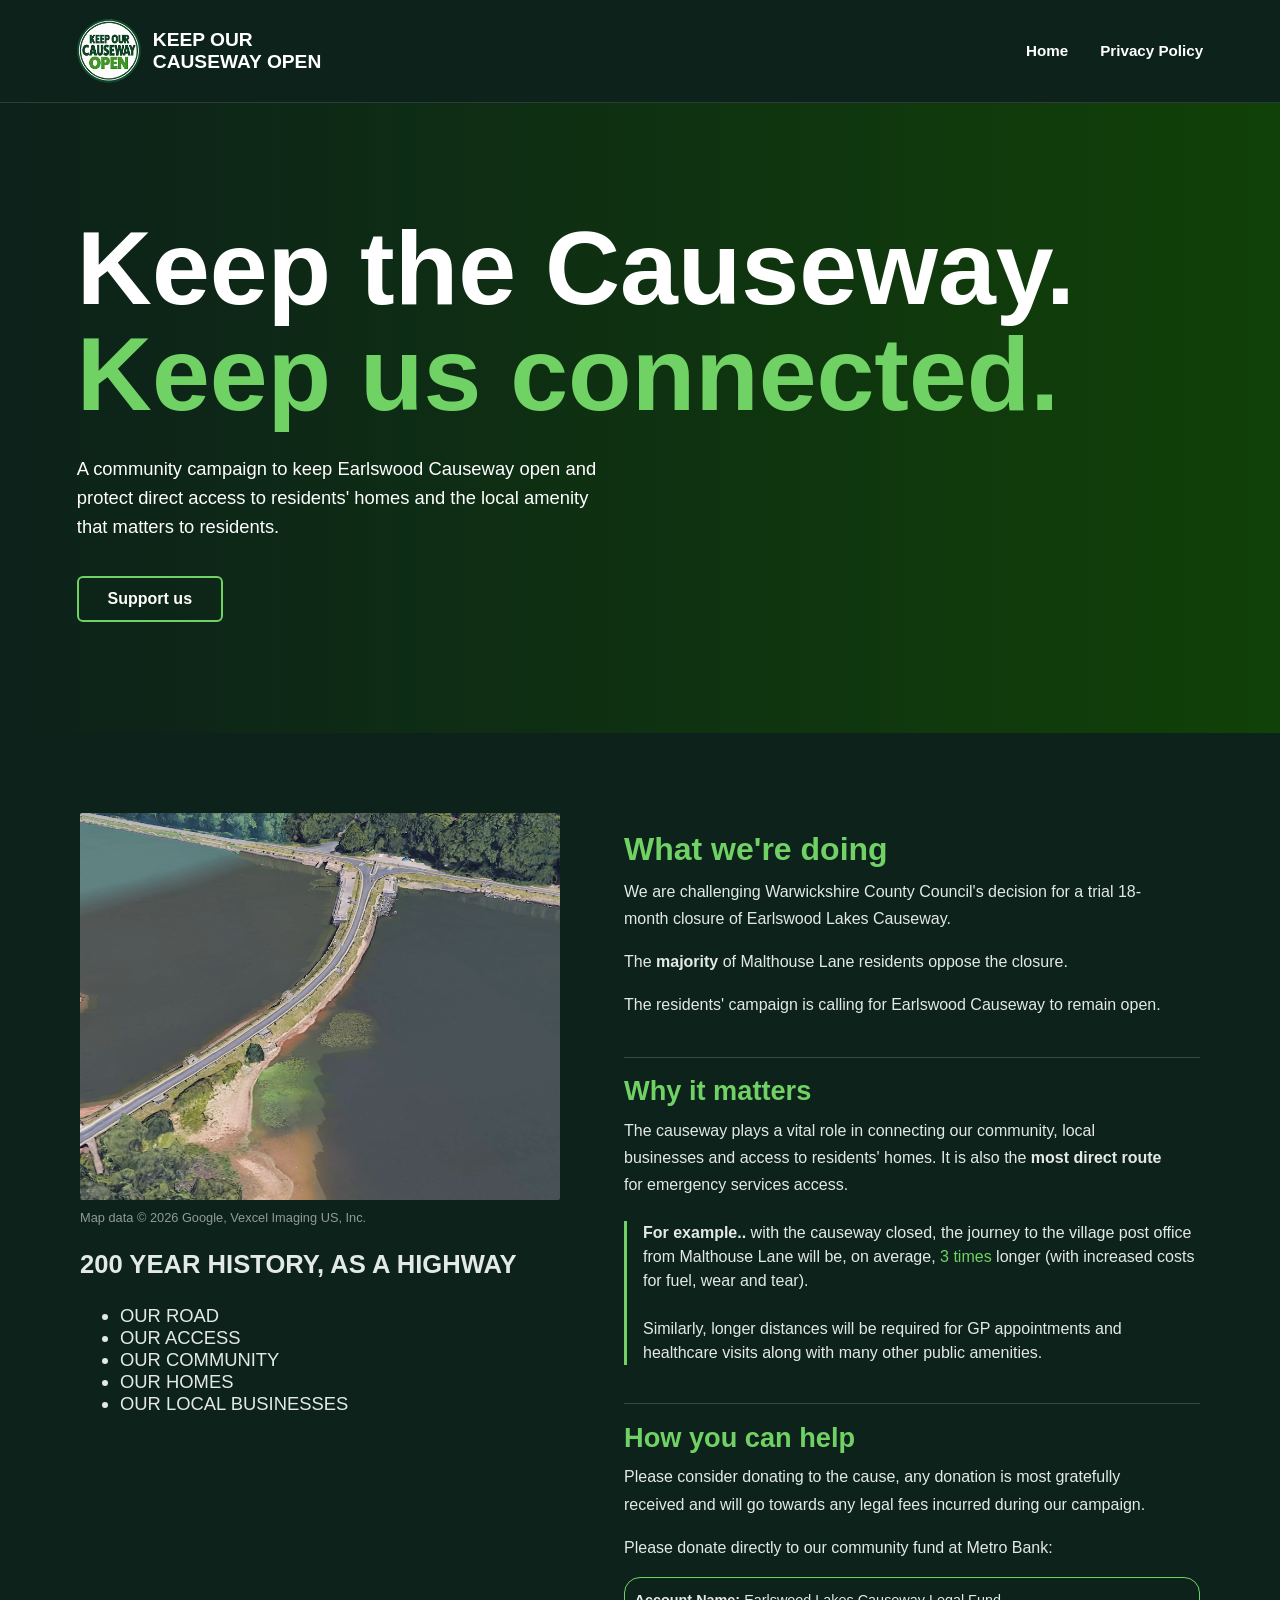
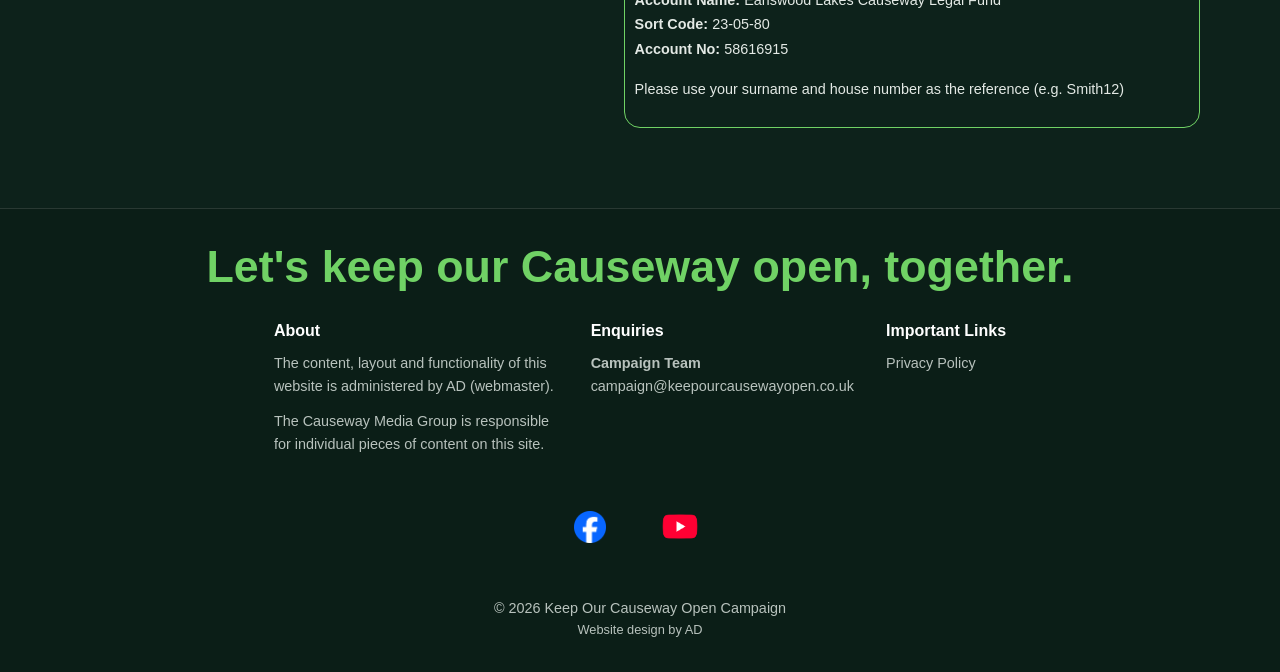
==== index.html @ 430ed435 "Initial content upload" ====
<!DOCTYPE html>
<html lang="en">
    <head>
        <meta charset="UTF-8">
        <meta name="viewport" content="width=device-width, initial-scale=1.0">
        <meta property="og:type" content="website">
        <meta property="og:title" content="Keep Our Causeway Open Campaign">
        <meta property="og:description" content="A community campaign to keep Earlswood Causeway open and protect direct access to residents' homes and the local amenity that matters to residents.">

        <link rel="stylesheet" href="/styles/main.css">
        <link rel="shortcut icon" href="/images/favicon.png" type="image/x-icon">
        <title>Keep Our Causeway Open</title>
    </head>
    <body>
        <!-- <div class="notice">
            <p>
                ⭐️ <b>SOON:</b> Site to be expanded with further pages... check back soon!</a>
            </p>
        </div> -->
        <header>
            <div class="headerTitle">
                <div class="headerTitle">
                    <a href="/" class="brandLink">
                        <img src="/images/favicon.png" style="width: 4rem;">
                        <span class="brandText">
                            KEEP OUR
                            <br>
                            CAUSEWAY OPEN
                        </span>
                    </a>
                </div>
            </div>

            <button class="menuButton" aria-expanded="false" aria-controls="menu" aria-label="Menu">
                <span></span>
                <span></span>
                <span></span>
            </button>
            <nav id="menu">
                <ul>
                    <li><a href="/">Home</a></li>
                    <li><a href="/privacy-policy.html">Privacy Policy</a></li>
                </ul>
            </nav>
        </header>

        <section class="hero">
            <video class="heroVideo" autoplay muted playsinline>
                <source src="/video/LowQualHeaderVideo.mp4" type="video/mp4">
            </video>
            <h1>Keep the Causeway.<span>Keep us connected.</span></h1>
            <p>A community campaign to keep Earlswood Causeway open and protect direct access to residents' homes and the local amenity that matters to residents.</p>
            <!-- <p class="showMobile"><small>This website is best viewed landscape.</small></p> -->
            <a class="button" href="#support-temp">Support us</a>
        </section>

        <section class="split">
            <figure class="splitMedia">
                <img src="/images/causeway_googleearth.png">
                <figcaption>Map data &copy 2026 Google, Vexcel Imaging US, Inc.</figcaption>
                <p style="font-size: 1.6rem;"><b>200 YEAR HISTORY, AS A HIGHWAY</b></p>
                <p>
                    <ul style="font-size: 1.15rem;">
                        <li>OUR ROAD</li>
                        <li>OUR ACCESS</li>
                        <li>OUR COMMUNITY</li>
                        <li>OUR HOMES</li>
                        <li>OUR LOCAL BUSINESSES</li>
                    </ul>
                </p>
            </figure>
        
            <div class="splitText">
                <div class="blockNoTopBar">
                    <h1 style="color: var(--title2)"><b>What we're doing</b></h1>
                    <p>We are challenging Warwickshire County Council's decision for a trial 18-month closure of Earlswood Lakes Causeway.</p>
                    <p>The <b>majority</b> of Malthouse Lane residents oppose the closure.</p>
                    <p>The residents' campaign is calling for Earlswood Causeway to remain open.</p>
                </div>
            
                <div class="block">
                    <h2 style="color: var(--title2)"><b>Why it matters</b></h2>
                    <p>The causeway plays a vital role in connecting our community, local businesses and access to residents' homes. It is also the <b>most direct route</b> for emergency services access.</p>
                    <div class="stat">
                        <span>
                            <b>For example.. </b>with the causeway closed, the journey to the village post office from Malthouse Lane will be, on average, <span class="statNum">3 times</span> longer (with increased costs for fuel, wear and tear).
                            <br><br>
                            Similarly, longer distances will be required for GP appointments and healthcare visits along with many other public amenities.
                        </span>
                    </div>
                </div>
            
                <div class="block" id="support-temp">
                    <h2 style="color: var(--title2)"><b>How you can help</b></h2>
                    <p>Please consider donating to the cause, any donation is most gratefully received and will go towards any legal fees incurred during our campaign.</p>
                    <p>Please donate directly to our community fund at Metro Bank:</p>
                    <div class="bankDetails">
                        <p>
                            <b>Account Name: </b>Earlswood Lakes Causeway Legal Fund
                            <br>
                            <b>Sort Code: </b>23-05-80
                            <br>
                            <b>Account No: </b> 58616915
                        </p>
                        <p>Please use your surname and house number as the reference (e.g. Smith12)</p>
                    </div>
                    <!-- <a class="button" href="/support.html">Support us</a> -->
                    
                </div>
            </div>
        </section>

        <script src="/scripts/menu.js"></script>
        <script src="/scripts/video.js"></script>
        <footer>
            <h3 style="color: var(--title2); text-align: center; display: block; font-size: 2.8rem; font-family: cursive, sans-serif;"><b>Let's keep our Causeway open, together.</b></h3><br>
            <div class="footerColumns">
                <div class="footerCol">
                    <h3>About</h3>
                    <p>The content, layout and functionality of this website is administered by AD (webmaster).</p>
                    <p>The Causeway Media Group is responsible for individual pieces of content on this site.</p>
                </div>
                <div class="footerCol">
                    <h3>Enquiries</h3>
                    <p><b>Campaign Team</b><br><a href="mailto:campaign@keepourcausewayopen.co.uk">campaign@keepourcausewayopen.co.uk</a></p>
                </div>
                <div class="footerCol">
                    <h3>Important Links</h3>
                    <ul>
                        <li><a href="/privacy-policy.html">Privacy Policy</a></li>
                    </ul>
                </div>
            </div>
            <br><br>
            <table class="socialTable">
                <tr>
                    <td>
                        <a href="https://facebook.com/keepourcausewayopen" target="_blank">
                            <img src="/images/Facebook_Logo_Primary.png" style="min-width: 16px;">
                        </a>
                    </td>
                    <td>
                        <a href="https://youtube.com/@KeepOurCausewayOpen" target="_blank">
                            <img src="/images/yt_icon_red_digital.png" style="min-height: 2.8rem">
                        </a>
                    </td>
                </tr>
            </table>
            <p class="footerCopy">&copy; 2026 Keep Our Causeway Open Campaign</p>
            <p class="footerSmall">Website design by AD</p>
        </footer>
    </body>
</html>
---- styles/main.css ----
:root {
    --dark: #0d221b;
    --green: #134f00;
    --title2: hsl(114, 55%, 61%);
    --pad: clamp(1.5rem, 6vw, 5rem);
}

body {
    font-family: 'Lucida Grande', sans-serif;
    margin: 0;
    background: var(--dark);
}

a {
    color: #fff;
    text-decoration: none;
}

header {
    background-color: var(--dark);
    border-bottom: 1px solid rgba(255, 255, 255, 0.12);
    color: #fff;
    padding: 1.2rem var(--pad);
    display: flex;
    justify-content: space-between;
    align-items: center;
    flex-wrap: wrap;
}

footer {
    background-color: #0b1e17;
    border-top: 1px solid rgba(255, 255, 255, 0.12);
    color: #fff;
    padding: 2rem var(--pad) 1.2rem;
}
.footerSmall {
    font-size: 0.8rem;
    text-align: center;
}

.footerColumns {
    max-width: 65%;
    display: grid;
    margin: 0 auto;
    grid-template-columns: minmax(0, 26rem) auto auto;
    justify-content: space-between;
    gap: 2rem;
}

footer h3 {
    margin: 0 0 0.75rem;
    font-size: 1rem;
    color: #fff;
}

footer p,
footer li,
footer a {
    color: #b8c2bd;
    font-size: 0.9rem;
    line-height: 1.6;
}

footer p {
    margin: 0 0 0.75rem;
}

footer ul {
    list-style: none;
    margin: 0;
    padding: 0;
}

footer a {
    text-decoration: none;
    overflow-wrap: anywhere;
}

footer a:hover {
    color: #fff;
    text-decoration: underline;
}

.footerCopy {
    margin: 2rem 0 0;
    padding-top: 1rem;
    text-align: center;
}

.socialTable {
    margin: 0 auto;
    border-collapse: collapse;
}

.socialTable td {
    padding: 0rem 1.5rem;
    text-align: center;
    vertical-align: middle;
}

.socialTable img {
    display: block;
    height: 2rem;
    width: auto;
}

.notice {
    display: flex;
    align-items: center;
    justify-content: center;
    position: sticky;

    background-color: #102a21;
    border-bottom: 1px solid rgba(255, 255, 255, 0.12);
    color: #fff;
    font-size: 0.75rem;
}
.notice p {
    text-align: center;
}

.brand {
    display: flex;
    flex-direction: column;
    line-height: 1.15;
}

.brand span {
    font-family: sans-serif;
    font-size: 0.8rem;
    font-weight: bold;
    letter-spacing: 0.12em;
}

.brand b {
    font-family: Georgia, serif;
    font-size: 1.4rem;
}

.brandLink {
    display: flex;
    align-items: center;
    gap: 0.75rem; /*between logo&text*/
}

.brandText {
    font-family: Arial, sans-serif;
    font-weight: bold;
    font-size: 1.2rem;
    line-height: 1.15;
    color: #fff;
}

nav ul {
    list-style: none;
    margin: 0;
    padding: 0;
    display: flex;
    gap: 2rem;
}

nav a {
    position: relative;
    font-weight: bold;
    font-size: 0.95rem;
    padding: 0.3rem 0;
}

nav a::after {
    content: "";
    position: absolute;
    left: 0;
    bottom: 0;
    width: 100%;
    height: 2px;
    background: #fff;
    transform: scaleX(0);
    transform-origin: left;
    transition: transform 0.25s ease;
}

nav a:hover::after,
nav a:focus-visible::after {
    transform: scaleX(1);
}

.menuButton {
    display: none;
    background: none;
    /* border: 1px solid rgba(255, 255, 255, 0.4); */
    border: none;
    border-radius: 6px;
    color: #fff;
    font: inherit;
    padding: 0.4rem 0.9rem;
    cursor: pointer;
}
.menuButton span {
    display: block;
    width: 1.6rem;
    height: 2px;
    background: #fff;
    transition: transform 0.3s ease, opacity 0.2s ease;
}
.menuButton span + span {
    margin-top: 6px;
}
/* hamburger > X animation */
.menuButton[aria-expanded="true"] span:nth-child(1) {
    transform: translateY(8px) rotate(45deg);
}
.menuButton[aria-expanded="true"] span:nth-child(2) {
    opacity: 0;
}
.menuButton[aria-expanded="true"] span:nth-child(3) {
    transform: translateY(-8px) rotate(-45deg);
}

.hero {
    background: var(--dark);
    position: relative;
    overflow: hidden;
    color: #fff;
    padding: 6rem var(--pad);
    min-height: 70vh;
    box-sizing: border-box;
    display: flex;
    flex-direction: column;
    justify-content: center;
    align-items: flex-start;
}

.hero h1 {
    font-family: 'Trebuchet MS', 'Lucida Sans Unicode', 'Lucida Grande', 'Lucida Sans', Arial, sans-serif;
    font-size: clamp(2.8rem, 9vw, 6.5rem);
    line-height: 1.02;
    margin: 0 0 1.8rem;
}

.hero h1 span {
    display: block;
    color: var(--title2);
}

.hero p {
    max-width: 34rem;
    font-size: 1.15rem;
    line-height: 1.55;
    margin: 0 0 2.2rem;
}

.content {
    color: #fff;
    text-align: center;
    padding-left: 3rem;
    padding-right: 3rem;
}

.button {
    border: 2px solid var(--title2);
    border-radius: 6px;
    padding: 0.75rem 1.8rem;
    font-weight: bold;
    transition: background-color 0.2s, color 0.2s, border 0.2s;
}

.button:hover,
.button:focus-visible {
    background-color: #fff;
    border: 2px solid #fff;
    color: var(--dark);
}

.showMobile {
    display: none;
}
/* mobile adpating */
@media (max-width: 700px) {
    header {
        position: sticky;
        top: 0;
        z-index: 30;
    }

    body {
        overflow-x: clip;
    }

    .hero {
        max-height: 80vh;
    }

    .showMobile {
        display: flex;
    }

    .menuButton {
        display: block;
    }

    .footerColumns {
        width: 100%;
        display: table-row;
        text-align: center;
    }

    nav {
        position: absolute;
        top: 100%;
        left: 0;
        width: 100%;
        height: calc(100dvh - 100%);
        background: var(--dark);
        padding: 2rem var(--pad);
        box-sizing: border-box;
        transform: translateX(100%);
        visibility: hidden;
        transition: transform 0.35s ease, visibility 0s 0.35s;
        border-top: 1px solid rgba(255, 255, 255, 0.12);
    }

    nav.open {
        transform: translateX(0);
        visibility: visible;
        transition: transform 0.35s ease;
    }

    nav ul {
        flex-direction: column;
        gap: 1.5rem;
    }

    nav a {
        display: inline-block;
        font-size: 1.6rem;
    }

    nav li {
        opacity: 0;
        transition: opacity 0.4s ease;
    }

    nav.open li {
        opacity: 1;
    }

    nav.open li:nth-child(1) { transition-delay: 0.25s; }
    nav.open li:nth-child(2) { transition-delay: 0.35s; }
    nav.open li:nth-child(3) { transition-delay: 0.45s; }
    nav.open li:nth-child(4) { transition-delay: 0.55s; }
    nav.open li:nth-child(5) { transition-delay: 0.65s; }
    nav.open li:nth-child(6) { transition-delay: 0.75s; }
}

.heroVideo {
    position: absolute;
    inset: 0;
    width: 100%;
    height: 100%;
    object-fit: cover;
    z-index: 0;
}

.hero::before {
    content: "";
    position: absolute;
    inset: 0;
    background: linear-gradient(90deg, rgba(13, 34, 27, 0.92), rgba(19, 79, 0, 0.7));
    z-index: 1;
}

.hero > :not(.heroVideo) {
    position: relative;
    z-index: 2;
}
.split {
    display: grid;
    grid-template-columns: 1fr;
    gap: 2.5rem;
    max-width: 70rem;
    margin: 0 auto;
    padding: 5rem var(--pad);
    color: #e3e9e5;
}

.splitMedia {
    margin: 0;
}

.splitMedia img {
    width: 100%;
    height: auto;
    display: block;
    border-radius: 2px;
}

.splitMedia figcaption {
    margin-top: 0.6rem;
    font-size: 0.8rem;
    color: #8f9c95;
}

.block {
    border-top: 1px solid rgba(255, 255, 255, 0.18);
    padding-top: 1.1rem;
    margin-bottom: 2.4rem;
}
.blockNoTopBar {
    border-top: none;
    padding-top: 1.1rem;
    margin-bottom: 2.4rem;
}

.block:last-child {
    margin-bottom: 0;
}

.splitText h1 {
    font-family: 'Trebuchet MS', 'Lucida Sans Unicode', 'Lucida Grande', 'Lucida Sans', Arial, sans-serif;
    font-weight: normal;
    font-size: 2rem;
    color: #fff;
    margin: 0 0 0.6rem;
}
.splitText h2 {
    font-family: 'Trebuchet MS', 'Lucida Sans Unicode', 'Lucida Grande', 'Lucida Sans', Arial, sans-serif;
    font-weight: normal;
    font-size: 1.7rem;
    color: #fff;
    margin: 0 0 0.6rem;
}

.splitText p {
    margin: 0 0 1rem;
    line-height: 1.7;
    max-width: 34rem;
}

.stat {
    display: flex;
    align-items: baseline;
    gap: 1rem;
    margin-top: 1.4rem;
    padding-left: 1rem;
    border-left: 3px solid var(--title2);   /* the one use of green */
    line-height: 1.5;
}

.statNum {
    color: var(--title2);
}

.splitText .button {
    display: inline-block;
}

@media (min-width: 701px) {
    .split {
        grid-template-columns: 5fr 6fr;
        gap: 4rem;
        align-items: start;
    }

    .splitMedia {
        position: sticky;
        top: 2rem;
    }

    .split.reverse .splitMedia {
        order: 2;
    }
}

.bankDetails {
    border: var(--title2);
    border-style: solid;
    border-radius: 1rem;
    border-width: 0.1rem;
    padding: 0.6rem;
    font-size: 0.9rem;
}
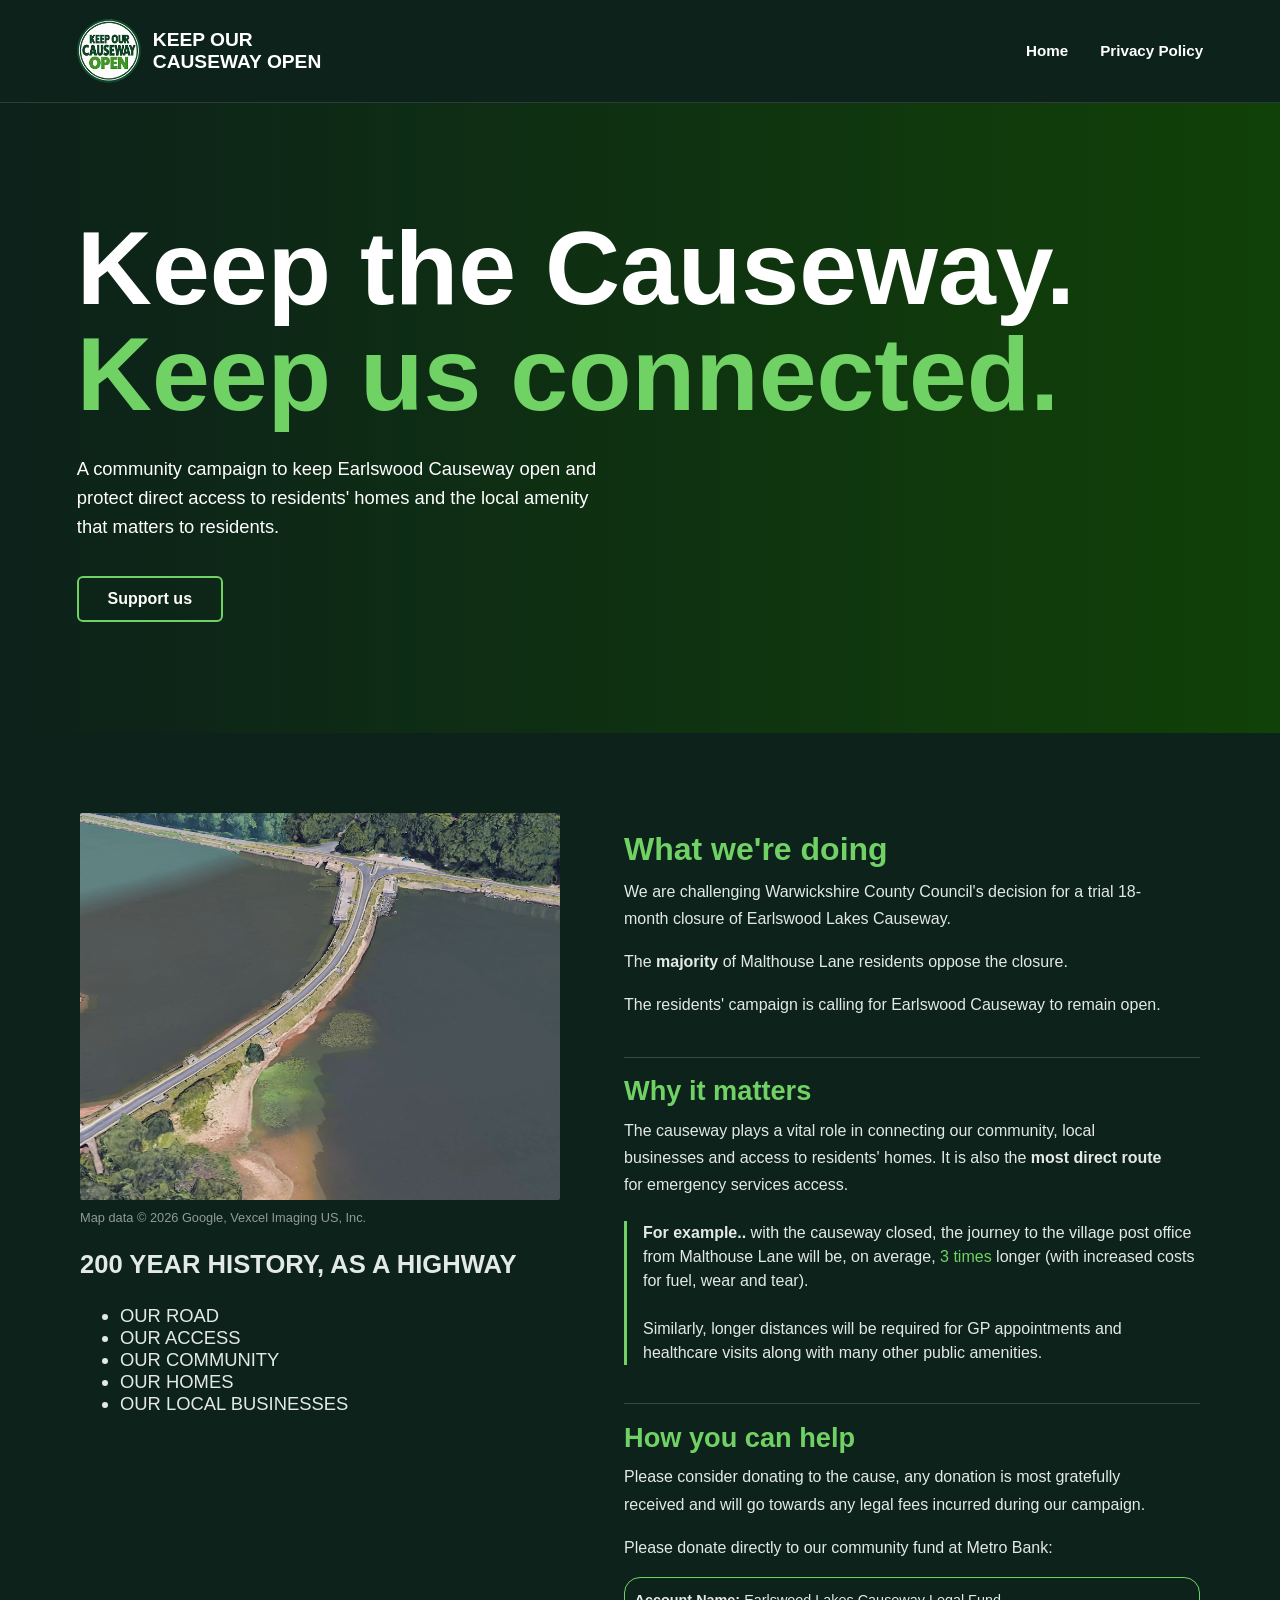
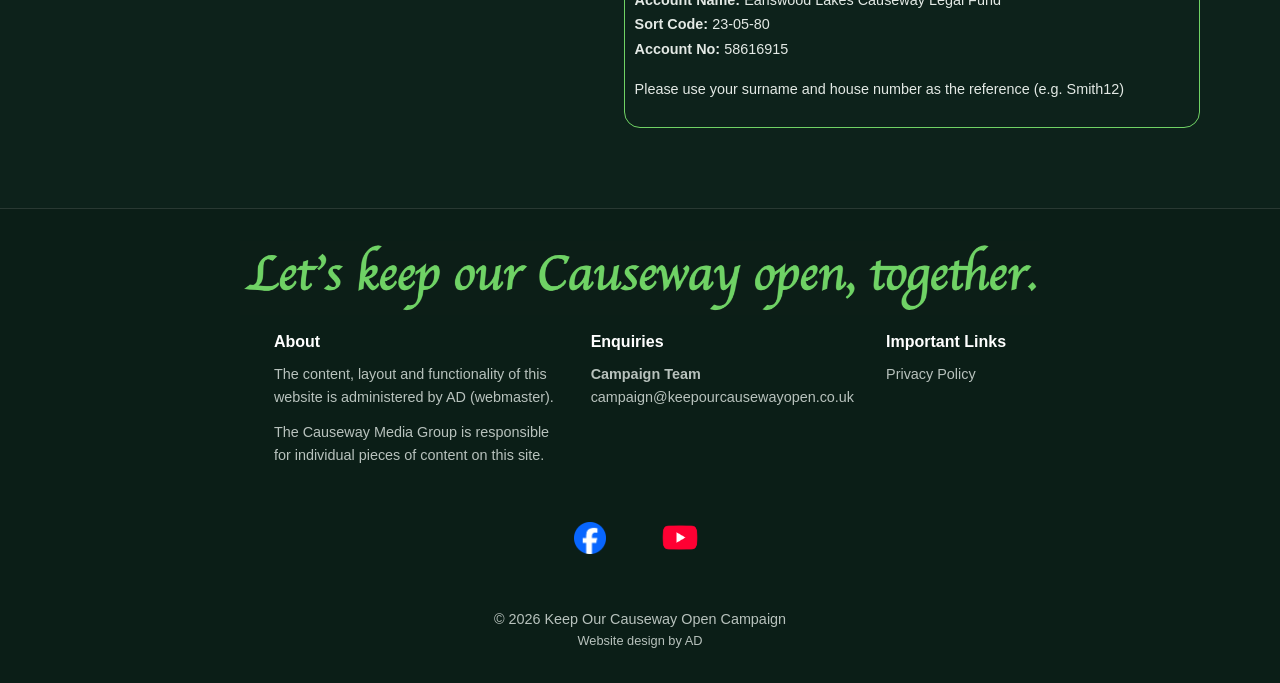
==== commit 13742723: "Update to image instead of text - save on font" ====
--- a/index.html
+++ b/index.html
@@ -9,7 +9,7 @@
 
         <link rel="stylesheet" href="/styles/main.css">
         <link rel="shortcut icon" href="/images/favicon.png" type="image/x-icon">
-        <title>Keep Our Causeway Open</title>
+        <title>Keep Our Causeway Open Campaign - Earlswood Lakes Causeway</title>
     </head>
     <body>
         <!-- <div class="notice">
@@ -39,7 +39,7 @@
             <nav id="menu">
                 <ul>
                     <li><a href="/">Home</a></li>
-                    <li><a href="/privacy-policy.html">Privacy Policy</a></li>
+                    <li><a href="/privacy-policy">Privacy Policy</a></li>
                 </ul>
             </nav>
         </header>
@@ -113,7 +113,9 @@
         <script src="/scripts/menu.js"></script>
         <script src="/scripts/video.js"></script>
         <footer>
-            <h3 style="color: var(--title2); text-align: center; display: block; font-size: 2.8rem; font-family: cursive, sans-serif;"><b>Let's keep our Causeway open, together.</b></h3><br>
+            <!-- <h3 style="color: var(--title2); text-align: center; display: block; font-size: 2.8rem; font-family: cursive, sans-serif;"><b>Let's keep our Causeway open, together.</b></h3><br> -->
+            <img src="/images/letskeepourcausewayopentogether.png">
+            <br>
             <div class="footerColumns">
                 <div class="footerCol">
                     <h3>About</h3>
@@ -127,7 +129,7 @@
                 <div class="footerCol">
                     <h3>Important Links</h3>
                     <ul>
-                        <li><a href="/privacy-policy.html">Privacy Policy</a></li>
+                        <li><a href="/privacy-policy">Privacy Policy</a></li>
                     </ul>
                 </div>
             </div>
--- a/styles/main.css
+++ b/styles/main.css
@@ -32,6 +32,11 @@
     border-top: 1px solid rgba(255, 255, 255, 0.12);
     color: #fff;
     padding: 2rem var(--pad) 1.2rem;
+}
+footer img {
+    max-width: 50rem;
+    display: block;
+    margin: auto;
 }
 .footerSmall {
     font-size: 0.8rem;
@@ -302,6 +307,10 @@
         width: 100%;
         display: table-row;
         text-align: center;
+    }
+
+    footer img {
+        max-width: 15rem;
     }
 
     nav {
